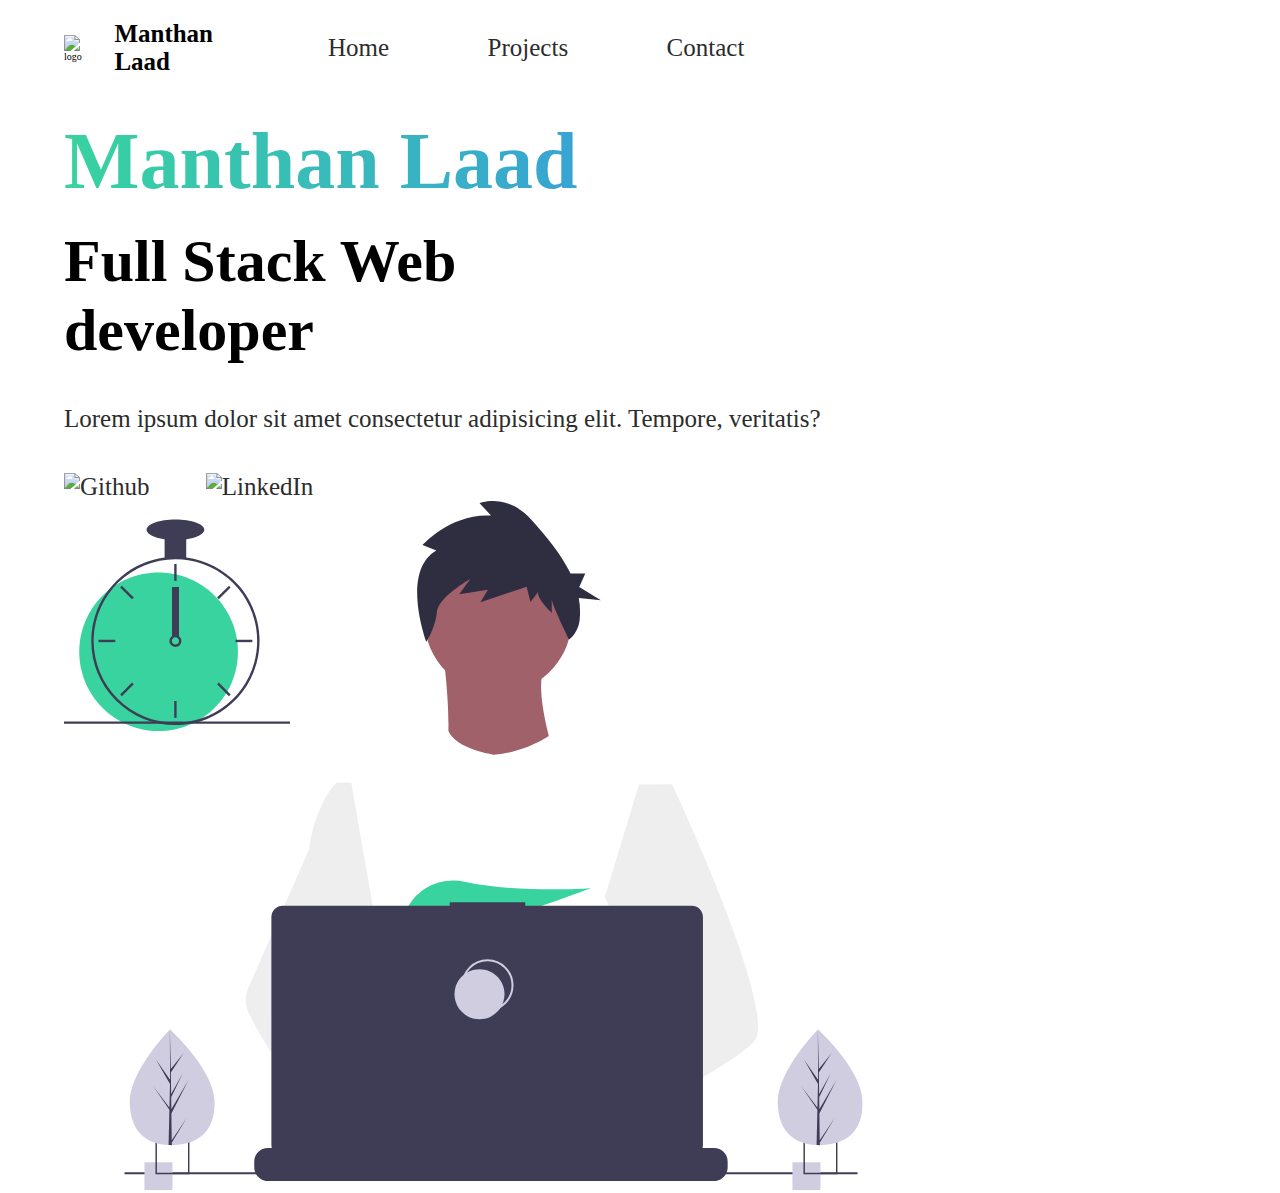
==== index.html @ b847a1c9 "Completed Page 1 And Animations Added" ====
<!DOCTYPE html>
<html lang="en">
  <head>
    <meta charset="UTF-8" />
    <meta name="viewport" content="width=device-width, initial-scale=1.0" />
    <meta
      name="description"
      content="Manthan is a front end developer with specalisation in Html5, CSS"
    />
    <meta name="robots" content="index,follow" />
    <link rel="stylesheet" href="./styles/style.css" />
    <title>Manthan Laad | Portofolio</title>
  </head>
  <body>
    <header class="main-head">
      <nav>
        <div class="logo">
          <img src="icons/code.svg" alt="logo" />
          <h1>Manthan Laad</h1>
        </div>
        <ul>
          <li><a href="" class="active">Home</a></li>
          <li><a href="">Projects</a></li>
          <li><a href="">Contact</a></li>
        </ul>
      </nav>
    </header>
    <section class="intro">
      <div class="intro-text">
        <h2>Manthan Laad</h2>
        <h3>
          Full Stack Web <br />
          developer
        </h3>
        <p>
          Lorem ipsum dolor sit amet consectetur adipisicing elit. Tempore,
          veritatis?
        </p>
        <div class="intro-social">
          <a href="#">
            <img src="./icons/github.svg" alt="Github" />
          </a>
          <a href="#">
            <img src="./icons/linked-in.svg" alt="LinkedIn" />
          </a>
        </div>
      </div>
      <div class="intro-images">
        <svg
          width="799"
          height="690"
          viewBox="0 0 799 690"
          fill="none"
          xmlns="http://www.w3.org/2000/svg"
        >
          <g id="undraw_dev_productivity_umsq (1) 1" clip-path="url(#clip0)">
            <path
              id="Vector"
              d="M516.92 624.636C516.92 624.636 512.16 626.266 504.42 628.576C487.31 633.706 455.65 642.216 428.82 643.916C405.72 645.396 386.2 641.836 382.63 626.766C381.1 620.286 383.27 614.956 388 610.576C402.12 597.486 439 592.796 468.25 591.186C476.51 590.736 484.15 590.526 490.51 590.446C501.31 590.306 508.39 590.526 508.39 590.526L508.56 591.186L516.92 624.636Z"
              fill="#A0616A"
            />
            <path
              id="Vector_2"
              d="M436.99 672.586C418.61 695.346 342.73 647.666 316.19 629.886C310.41 626.016 306.97 623.566 306.97 623.566L331.25 591.186L338.94 580.936C338.94 580.936 345.82 584.586 355.99 590.526C356.36 590.746 356.73 590.966 357.11 591.186C365.88 596.336 376.89 603.066 388 610.576C403.33 620.946 418.83 632.776 428.82 643.916C438.59 654.806 443.08 665.036 436.99 672.586Z"
              fill="#A0616A"
            />
            <g id="me">
              <path
                id="Vector_3"
                d="M434.672 191.952C475.283 191.607 507.926 158.406 507.582 117.795C507.237 77.1832 474.036 44.5403 433.425 44.8847C392.813 45.2291 360.17 78.4303 360.515 119.042C360.859 159.653 394.06 192.296 434.672 191.952Z"
                fill="#A0616A"
              />
              <path
                id="Vector_4"
                d="M379.477 155.65C379.477 155.65 394.216 259.972 373.002 271.875C351.787 283.779 499.929 283.588 499.929 283.588C499.929 283.588 466.124 193.284 480.809 165.449L379.477 155.65Z"
                fill="#A0616A"
              />
              <path
                id="Vector_5"
                d="M608.101 283.199L596.257 339.402L571.214 458.308L570.49 464.815L562.138 540.138L556.582 590.177L552.857 623.79C528.584 636.526 510.988 645.326 510.988 645.326C510.988 645.326 509.404 637.719 506.871 627.99C489.805 633.265 458.218 642.043 431.404 643.97C441.266 654.777 445.842 664.969 439.817 672.57C421.63 695.485 345.349 648.45 318.659 630.896C318.077 635.158 317.879 639.464 318.068 643.762L297.626 628.314L299.331 592.359L302.206 531.522L305.819 455.229C304.448 451.975 303.294 448.634 302.364 445.228C295.956 423.161 288.032 379.057 281.928 342.067C277.016 312.298 273.302 287.138 272.517 281.785C272.411 281.086 272.358 280.726 272.358 280.726L384.363 230.094C392.509 248.556 429.865 253.809 429.865 253.809C460.756 251.417 484.847 234.913 484.847 234.913L608.101 283.199Z"
                fill="white"
              />
              <path
                id="Vector_6"
                d="M372.285 49.3811L358.49 43.9934C358.49 43.9934 386.969 12.1 426.99 14.513L415.635 2.22366C415.635 2.22366 443.04 -9.01799 468.283 19.6674C481.553 34.7467 496.908 52.4737 506.557 72.5077L521.281 72.3829L515.251 85.9663L536.874 99.3152L514.777 97.0719C516.155 104.471 516.421 112.034 515.566 119.511C514.683 126.991 510.928 133.835 505.094 138.598V138.598C505.094 138.598 487.743 103.449 487.696 97.9443L487.813 111.705C487.813 111.705 473.959 99.4371 473.889 91.1807L466.471 100.877L462.593 85.7717L416.475 101.301L423.87 88.8526L395.157 93.2246L406.278 77.9923C406.278 77.9923 373.932 96.1568 372.811 111.304C371.689 126.452 362.299 140.875 362.299 140.875C362.299 140.875 336.213 70.3294 372.285 49.3811Z"
                fill="#2F2E41"
              />
              <path
                id="Vector_7"
                d="M690.215 540.422C682.794 548.605 664.338 560.992 641.951 574.422C633.623 579.413 624.757 584.559 615.71 589.676C594.122 601.889 571.514 614.001 552.857 623.79C528.584 636.526 510.988 645.326 510.988 645.326C510.988 645.326 509.403 637.719 506.871 627.99C503.48 614.968 498.397 598.141 493.184 590.715C493.002 590.456 492.82 590.218 492.638 589.979C491.121 588.022 489.601 586.885 488.112 586.897L562.138 540.138L594.127 519.926L570.489 464.814L540.842 395.683L557.908 339.727L575.062 283.479L608.101 283.199C608.101 283.199 619.243 306.985 633.514 340.166C635.647 345.128 637.851 350.299 640.096 355.64C669.469 425.394 706.176 522.836 690.215 540.422Z"
                fill="#EEEEEE"
              />
              <path
                id="Vector_8"
                d="M358.123 591.2C355.41 591.212 352.702 591.456 350.029 591.928C327.074 596.073 320.47 616.94 318.659 630.896C318.077 635.158 317.879 639.464 318.068 643.761L297.626 628.314L290.178 622.687C272.316 616.628 256.353 605.733 242.483 592.84C230.449 581.456 219.634 568.849 210.213 555.223C200.831 541.793 192.448 527.692 185.134 513.034C183.094 508.943 181.977 504.454 181.864 499.884C181.751 495.314 182.644 490.775 184.48 486.588L209.154 430.327L245.218 348.098C245.471 346.146 245.752 344.237 246.059 342.371C252.995 300.511 272.367 281.786 272.367 281.786L287.286 281.659L297.778 341.932L310.813 416.815L302.364 445.227L282.839 510.845L302.205 531.522L358.123 591.2Z"
                fill="#EEEEEE"
              />
            </g>
            <path
              id="Vector_9"
              d="M372.877 415.806L385.631 430.686C390.37 429.783 395.319 428.721 400.416 427.529L396.752 415.806L405.71 426.256C459.707 412.975 526.637 387.155 526.637 387.155C526.637 387.155 454.379 392.453 400.428 380.666C376.558 375.451 351.998 387.284 342.202 409.668C336.508 422.679 337.403 433.951 357.596 433.951C364.419 433.835 371.223 433.195 377.949 432.037L372.877 415.806Z"
              fill="#38D39F"
            />
            <path
              id="Vector_10"
              d="M663.65 660.386V666.456C663.654 668.122 663.345 669.774 662.74 671.326C662.472 672.018 662.147 672.687 661.77 673.326C660.578 675.326 658.887 676.983 656.862 678.133C654.838 679.283 652.549 679.887 650.22 679.886H203.67C201.342 679.887 199.053 679.283 197.028 678.133C195.003 676.983 193.312 675.326 192.12 673.326C191.743 672.687 191.419 672.018 191.15 671.326C190.546 669.774 190.237 668.122 190.24 666.456V660.386C190.24 658.622 190.587 656.876 191.262 655.246C191.936 653.616 192.926 652.136 194.173 650.888C195.42 649.641 196.901 648.652 198.53 647.977C200.16 647.302 201.906 646.955 203.67 646.956H229.41V644.126C229.41 644.052 229.425 643.979 229.453 643.911C229.481 643.843 229.522 643.782 229.574 643.73C229.626 643.678 229.688 643.636 229.756 643.608C229.824 643.58 229.897 643.566 229.97 643.566H243.4C243.474 643.566 243.547 643.58 243.615 643.608C243.683 643.636 243.745 643.678 243.797 643.73C243.849 643.782 243.89 643.843 243.918 643.911C243.946 643.979 243.96 644.052 243.96 644.126V646.956H252.35V644.126C252.35 644.052 252.365 643.979 252.393 643.911C252.421 643.843 252.462 643.782 252.514 643.73C252.566 643.678 252.628 643.636 252.696 643.608C252.764 643.58 252.837 643.566 252.91 643.566H266.34C266.414 643.566 266.487 643.58 266.555 643.608C266.623 643.636 266.684 643.678 266.736 643.73C266.789 643.782 266.83 643.843 266.858 643.911C266.886 643.979 266.9 644.052 266.9 644.126V646.956H275.3V644.126C275.3 644.052 275.315 643.979 275.343 643.911C275.371 643.843 275.412 643.782 275.464 643.73C275.516 643.678 275.578 643.636 275.646 643.608C275.714 643.58 275.787 643.566 275.86 643.566H289.29C289.364 643.566 289.437 643.58 289.505 643.608C289.573 643.636 289.634 643.678 289.686 643.73C289.739 643.782 289.78 643.843 289.808 643.911C289.836 643.979 289.85 644.052 289.85 644.126V646.956H298.24V644.126C298.24 644.052 298.255 643.979 298.283 643.911C298.311 643.843 298.352 643.782 298.404 643.73C298.456 643.678 298.518 643.636 298.586 643.608C298.654 643.58 298.727 643.566 298.8 643.566H312.23C312.304 643.566 312.377 643.58 312.445 643.608C312.513 643.636 312.574 643.678 312.626 643.73C312.678 643.782 312.72 643.843 312.748 643.911C312.776 643.979 312.79 644.052 312.79 644.126V646.956H321.18V644.126C321.18 644.052 321.194 643.979 321.223 643.911C321.251 643.843 321.292 643.782 321.344 643.73C321.396 643.678 321.458 643.636 321.526 643.608C321.594 643.58 321.667 643.566 321.74 643.566H335.17C335.244 643.566 335.317 643.58 335.385 643.608C335.453 643.636 335.514 643.678 335.566 643.73C335.618 643.782 335.66 643.843 335.688 643.911C335.716 643.979 335.73 644.052 335.73 644.126V646.956H344.13V644.126C344.13 644.052 344.145 643.979 344.173 643.911C344.201 643.843 344.242 643.782 344.294 643.73C344.346 643.678 344.408 643.636 344.476 643.608C344.544 643.58 344.617 643.566 344.69 643.566H358.12C358.194 643.566 358.267 643.58 358.335 643.608C358.403 643.636 358.464 643.678 358.516 643.73C358.569 643.782 358.61 643.843 358.638 643.911C358.666 643.979 358.68 644.052 358.68 644.126V646.956H367.07V644.126C367.07 644.052 367.085 643.979 367.113 643.911C367.141 643.843 367.182 643.782 367.234 643.73C367.286 643.678 367.348 643.636 367.416 643.608C367.484 643.58 367.557 643.566 367.63 643.566H472.83C472.904 643.566 472.977 643.58 473.045 643.608C473.113 643.636 473.174 643.678 473.227 643.73C473.279 643.782 473.32 643.843 473.348 643.911C473.376 643.979 473.39 644.052 473.39 644.126V646.956H481.79V644.126C481.79 644.052 481.804 643.979 481.833 643.911C481.861 643.843 481.902 643.782 481.954 643.73C482.006 643.678 482.068 643.636 482.136 643.608C482.204 643.58 482.277 643.566 482.35 643.566H495.78C495.928 643.567 496.07 643.627 496.175 643.732C496.279 643.836 496.339 643.978 496.34 644.126V646.956H504.73V644.126C504.73 644.052 504.745 643.979 504.773 643.911C504.801 643.843 504.842 643.782 504.894 643.73C504.946 643.678 505.008 643.636 505.076 643.608C505.144 643.58 505.217 643.566 505.29 643.566H518.72C518.794 643.566 518.867 643.58 518.935 643.608C519.003 643.636 519.065 643.678 519.117 643.73C519.169 643.782 519.21 643.843 519.238 643.911C519.266 643.979 519.28 644.052 519.28 644.126V646.956H527.67V644.126C527.67 644.052 527.685 643.979 527.713 643.911C527.741 643.843 527.782 643.782 527.834 643.73C527.886 643.678 527.948 643.636 528.016 643.608C528.084 643.58 528.157 643.566 528.23 643.566H541.66C541.734 643.566 541.807 643.58 541.875 643.608C541.943 643.636 542.005 643.678 542.057 643.73C542.109 643.782 542.15 643.843 542.178 643.911C542.206 643.979 542.22 644.052 542.22 644.126V646.956H550.62V644.126C550.62 644.052 550.635 643.979 550.663 643.911C550.691 643.843 550.732 643.782 550.784 643.73C550.836 643.678 550.898 643.636 550.966 643.608C551.034 643.58 551.107 643.566 551.18 643.566H564.61C564.757 643.568 564.898 643.628 565.001 643.733C565.104 643.837 565.161 643.979 565.16 644.126V646.956H573.56V644.126C573.56 644.052 573.575 643.979 573.603 643.911C573.631 643.843 573.672 643.782 573.724 643.73C573.776 643.678 573.838 643.636 573.906 643.608C573.974 643.58 574.047 643.566 574.12 643.566H587.55C587.624 643.566 587.697 643.58 587.765 643.608C587.833 643.636 587.895 643.678 587.947 643.73C587.999 643.782 588.04 643.843 588.068 643.911C588.096 643.979 588.11 644.052 588.11 644.126V646.956H596.5V644.126C596.5 644.052 596.515 643.979 596.543 643.911C596.571 643.843 596.612 643.782 596.664 643.73C596.716 643.678 596.778 643.636 596.846 643.608C596.914 643.58 596.987 643.566 597.06 643.566H610.49C610.564 643.566 610.637 643.58 610.705 643.608C610.773 643.636 610.835 643.678 610.887 643.73C610.939 643.782 610.98 643.843 611.008 643.911C611.036 643.979 611.05 644.052 611.05 644.126V646.956H650.22C651.984 646.955 653.731 647.302 655.36 647.977C656.99 648.652 658.471 649.641 659.718 650.888C660.965 652.136 661.954 653.616 662.629 655.246C663.304 656.876 663.651 658.622 663.65 660.386Z"
              fill="#3F3D56"
            />
            <path
              id="Vector_11"
              d="M793.5 671.326H60.5V673.326H793.5V671.326Z"
              fill="#3F3D56"
            />
            <path
              id="Vector_12"
              d="M627.694 404.757H461.251V401.326H385.78V404.757H218.651C215.665 404.757 212.801 405.943 210.69 408.054C208.578 410.166 207.392 413.029 207.392 416.015V643.927C207.392 646.913 208.578 649.776 210.69 651.888C212.801 653.999 215.665 655.185 218.651 655.185H627.694C630.68 655.185 633.544 653.999 635.655 651.888C637.767 649.776 638.953 646.913 638.953 643.927V416.015C638.953 414.537 638.662 413.073 638.096 411.707C637.53 410.341 636.701 409.1 635.655 408.054C634.61 407.009 633.369 406.18 632.003 405.614C630.637 405.048 629.173 404.757 627.694 404.757Z"
              fill="#3F3D56"
            />
            <path
              id="Vector_13"
              d="M423.5 509.326C437.307 509.326 448.5 498.133 448.5 484.326C448.5 470.519 437.307 459.326 423.5 459.326C409.693 459.326 398.5 470.519 398.5 484.326C398.5 498.133 409.693 509.326 423.5 509.326Z"
              stroke="#D0CDE1"
              stroke-width="2"
              stroke-miterlimit="10"
            />
            <path
              id="Vector_14"
              d="M415.5 518.326C429.307 518.326 440.5 507.133 440.5 493.326C440.5 479.519 429.307 468.326 415.5 468.326C401.693 468.326 390.5 479.519 390.5 493.326C390.5 507.133 401.693 518.326 415.5 518.326Z"
              fill="#D0CDE1"
            />
            <path
              id="Vector_15"
              d="M108.446 661.223H80.4463V689.223H108.446V661.223Z"
              fill="#D0CDE1"
            />
            <path
              id="Vector_16"
              d="M91.4502 639.223V673.223H125.45V639.223H91.4502ZM123.97 671.743H92.9202V640.703H123.97V671.743Z"
              fill="#3F3D56"
            />
            <path
              id="Vector_17"
              d="M756.446 661.223H728.446V689.223H756.446V661.223Z"
              fill="#D0CDE1"
            />
            <path
              id="Vector_18"
              d="M739.45 639.223V673.223H773.45V639.223H739.45ZM771.97 671.743H740.92V640.703H771.97V671.743Z"
              fill="#3F3D56"
            />
            <path
              id="Vector_19"
              d="M94.5802 230.113C138.399 230.113 173.921 194.592 173.921 150.773C173.921 106.955 138.399 71.4326 94.5802 71.4326C50.7617 71.4326 15.2397 106.955 15.2397 150.773C15.2397 194.592 50.7617 230.113 94.5802 230.113Z"
              fill="#38D39F"
            />
            <path
              id="Vector_20"
              d="M122.229 56.4899C115.045 55.5763 107.774 55.5763 100.59 56.4899C84.586 58.5913 69.5203 65.2398 57.181 75.6465C44.8417 86.0532 35.7467 99.7813 30.9754 115.202C28.8053 122.229 27.5764 129.514 27.3208 136.864C27.2848 137.886 27.2607 138.92 27.2607 139.954C27.283 162.264 36.1559 183.655 51.932 199.431C67.7082 215.207 89.0989 224.08 111.41 224.103C113.201 224.103 114.992 224.042 116.759 223.934C120.907 223.674 125.03 223.103 129.093 222.227C148.495 218.055 165.798 207.161 177.947 191.468C190.095 175.776 196.308 156.295 195.487 136.467C194.665 116.638 186.863 97.738 173.459 83.1039C160.054 68.4698 141.909 59.0435 122.229 56.4899H122.229ZM137.748 217.347H137.736C130.959 219.659 123.905 221.062 116.759 221.518C114.992 221.638 113.201 221.698 111.41 221.698C89.7377 221.672 68.961 213.051 53.6367 197.727C38.3123 182.402 29.6914 161.626 29.6649 139.954C29.6649 138.92 29.689 137.886 29.725 136.864C30.5514 115.744 39.5156 95.7617 54.7411 81.1008C69.9666 66.44 90.273 58.237 111.41 58.2089C130.776 58.21 149.513 65.0865 164.283 77.6131C179.052 90.1398 188.895 107.503 192.057 126.61C195.219 145.716 191.496 165.325 181.55 181.942C171.604 198.559 156.081 211.106 137.748 217.347H137.748Z"
              fill="#3F3D56"
            />
            <path
              id="Vector_21"
              d="M112.612 63.0176H110.208V79.8474H112.612V63.0176Z"
              fill="#3F3D56"
            />
            <path
              id="Vector_22"
              d="M57.8578 84.7018L56.1577 86.4019L68.0582 98.3023L69.7582 96.6022L57.8578 84.7018Z"
              fill="#3F3D56"
            />
            <path
              id="Vector_23"
              d="M34.4736 138.751V141.156H51.3034V138.751H34.4736Z"
              fill="#3F3D56"
            />
            <path
              id="Vector_24"
              d="M56.1578 193.506L57.8579 195.206L69.7584 183.306L68.0583 181.606L56.1578 193.506Z"
              fill="#3F3D56"
            />
            <path
              id="Vector_25"
              d="M153.062 96.6022L154.762 98.3022L166.662 86.4018L164.962 84.7017L153.062 96.6022Z"
              fill="#3F3D56"
            />
            <path
              id="Vector_26"
              d="M171.516 138.751V141.156H188.346V138.751H171.516Z"
              fill="#3F3D56"
            />
            <path
              id="Vector_27"
              d="M154.762 181.605L153.062 183.305L164.962 195.206L166.662 193.506L154.762 181.605Z"
              fill="#3F3D56"
            />
            <path
              id="Vector_28"
              d="M112.612 200.06H110.208V216.89H112.612V200.06Z"
              fill="#3F3D56"
            />
            <path
              id="Vector_29"
              d="M115.016 135.145C113.976 134.365 112.711 133.943 111.41 133.943C110.11 133.943 108.844 134.365 107.804 135.145C107.091 135.686 106.505 136.375 106.085 137.165C105.552 138.181 105.322 139.329 105.421 140.473C105.52 141.616 105.944 142.707 106.644 143.617C107.343 144.527 108.288 145.218 109.368 145.608C110.447 145.997 111.616 146.07 112.735 145.817C113.855 145.564 114.878 144.996 115.685 144.179C116.492 143.363 117.048 142.333 117.288 141.21C117.528 140.088 117.441 138.92 117.039 137.846C116.636 136.771 115.935 135.834 115.017 135.145H115.016ZM111.41 143.56C110.454 143.557 109.539 143.176 108.863 142.501C108.187 141.825 107.807 140.909 107.804 139.954C107.808 139.224 108.03 138.513 108.441 137.91C108.793 137.4 109.271 136.989 109.828 136.718C110.386 136.446 111.004 136.323 111.623 136.361C112.241 136.398 112.84 136.594 113.361 136.931C113.881 137.267 114.307 137.732 114.595 138.281C114.883 138.83 115.025 139.444 115.007 140.063C114.989 140.683 114.811 141.287 114.491 141.818C114.17 142.349 113.719 142.788 113.179 143.093C112.639 143.398 112.03 143.559 111.41 143.56V143.56Z"
              fill="#3F3D56"
            />
            <path
              id="Vector_30"
              d="M122.229 35.3687H100.591V57.007H122.229V35.3687Z"
              fill="#3F3D56"
            />
            <path
              id="Vector_31"
              d="M111.41 38.9748C127.344 38.9748 140.261 34.4 140.261 28.7567C140.261 23.1134 127.344 18.5386 111.41 18.5386C95.4757 18.5386 82.5586 23.1134 82.5586 28.7567C82.5586 34.4 95.4757 38.9748 111.41 38.9748Z"
              fill="#3F3D56"
            />
            <path id="clock-arrow" d="M115 86H108V135H115V86Z" fill="#3F3D56" />
            <path
              id="Vector_32"
              d="M226 220.44H0V222.844H226V220.44Z"
              fill="#3F3D56"
            />
            <g id="plant-left">
              <path
                id="Vector_33"
                d="M150.594 599.754C151.527 631.704 132.858 643.413 109.43 644.097C108.886 644.113 108.344 644.123 107.805 644.126C106.719 644.135 105.643 644.117 104.577 644.072C83.3891 643.193 66.6172 631.945 65.7495 602.232C64.8515 571.482 103.018 531.529 105.882 528.574L105.887 528.571C105.996 528.458 106.052 528.402 106.052 528.402C106.052 528.402 149.661 567.807 150.594 599.754Z"
                fill="#D0CDE1"
              />
              <path
                id="Vector_34"
                d="M107.744 639.255L122.626 617.124L107.774 641.636L107.805 644.126C106.719 644.135 105.643 644.117 104.577 644.072L105.315 612.06L105.295 611.813L105.322 611.766L105.393 608.741L89.0952 585.078L105.374 606.477L105.432 607.116L105.989 582.93L91.9122 558.397L106.029 578.681L105.882 528.574L105.882 528.407L105.887 528.571L106.821 568.062L119.651 552.021L106.863 571.464L107.143 593.098L118.949 571.984L107.187 596.279L107.343 608.308L124.512 578.897L107.395 612.505L107.744 639.255Z"
                fill="#3F3D56"
              />
            </g>
            <g id="plant-right">
              <path
                id="Vector_35"
                d="M798.594 599.754C799.527 631.704 780.858 643.413 757.43 644.097C756.886 644.113 756.344 644.123 755.805 644.126C754.719 644.135 753.643 644.117 752.577 644.072C731.389 643.193 714.617 631.945 713.749 602.232C712.851 571.482 751.018 531.529 753.882 528.574L753.887 528.571C753.996 528.458 754.052 528.402 754.052 528.402C754.052 528.402 797.661 567.807 798.594 599.754Z"
                fill="#D0CDE1"
              />
              <path
                id="Vector_36"
                d="M755.744 639.255L770.626 617.124L755.774 641.636L755.805 644.126C754.719 644.135 753.643 644.117 752.577 644.072L753.315 612.06L753.295 611.813L753.323 611.766L753.393 608.741L737.095 585.078L753.374 606.477L753.432 607.116L753.989 582.93L739.912 558.397L754.029 578.681L753.882 528.574L753.882 528.407L753.887 528.571L754.821 568.062L767.651 552.021L754.864 571.464L755.143 593.098L766.949 571.984L755.187 596.279L755.343 608.308L772.512 578.897L755.395 612.505L755.744 639.255Z"
                fill="#3F3D56"
              />
            </g>
          </g>
          <defs>
            <clipPath id="clip0">
              <rect width="798.627" height="689.223" fill="white" />
            </clipPath>
          </defs>
        </svg>
        <img class="splash" src="./img/splash.svg" alt="" />
      </div>
    </section>
  </body>
</html>
---- styles/style.css ----
* {
  margin: 0;
  padding: 0;
  -webkit-box-sizing: border-box;
          box-sizing: border-box;
}

html {
  font-size: 62.5%;
}

h1 {
  font-size: 2.5rem;
}

h2 {
  font-size: 4rem;
}

h3 {
  font-size: 2.5rem;
}

h4,
h5 {
  font-size: 2rem;
}

li,
button,
label,
input,
a,
p {
  font-size: 2.5rem;
}

ul {
  list-style: none;
}

a {
  color: #2c2c2c;
  text-decoration: none;
}

.main-head {
  width: 95%;
  margin: 0 0 0 auto;
}

nav {
  display: -webkit-box;
  display: -ms-flexbox;
  display: flex;
  -webkit-box-orient: horizontal;
  -webkit-box-direction: normal;
      -ms-flex-direction: row;
          flex-direction: row;
  -webkit-box-pack: justify;
      -ms-flex-pack: justify;
          justify-content: space-between;
  -webkit-box-align: center;
      -ms-flex-align: center;
          align-items: center;
  min-height: 10vh;
  width: 60%;
  -ms-flex-wrap: wrap;
      flex-wrap: wrap;
}

nav .logo {
  display: -webkit-box;
  display: -ms-flexbox;
  display: flex;
  -webkit-box-orient: horizontal;
  -webkit-box-direction: normal;
      -ms-flex-direction: row;
          flex-direction: row;
  -webkit-box-pack: start;
      -ms-flex-pack: start;
          justify-content: flex-start;
  -webkit-box-align: center;
      -ms-flex-align: center;
          align-items: center;
  -webkit-box-flex: 1;
      -ms-flex: 1 1 10rem;
          flex: 1 1 10rem;
}

nav .logo h1 {
  margin: 2rem;
}

nav ul {
  display: -webkit-box;
  display: -ms-flexbox;
  display: flex;
  -webkit-box-orient: horizontal;
  -webkit-box-direction: normal;
      -ms-flex-direction: row;
          flex-direction: row;
  -ms-flex-pack: distribute;
      justify-content: space-around;
  -webkit-box-align: center;
      -ms-flex-align: center;
          align-items: center;
  -webkit-box-flex: 1;
      -ms-flex: 1 1 40rem;
          flex: 1 1 40rem;
}

.intro {
  min-height: 90vh;
  width: 90%;
  margin: auto;
  -ms-flex-wrap: wrap;
      flex-wrap: wrap;
  display: -webkit-box;
  display: -ms-flexbox;
  display: flex;
  -webkit-box-orient: horizontal;
  -webkit-box-direction: normal;
      -ms-flex-direction: row;
          flex-direction: row;
  -webkit-box-pack: justify;
      -ms-flex-pack: justify;
          justify-content: space-between;
  -webkit-box-align: center;
      -ms-flex-align: center;
          align-items: center;
}

.intro h2 {
  font-size: 8rem;
  padding-top: 2rem;
  background: -webkit-gradient(linear, left top, right top, from(#38d39f), to(#38a4d3));
  background: linear-gradient(left, #38d39f, #38a4d3);
  -webkit-background-clip: text;
  -webkit-text-fill-color: transparent;
  display: inline-block;
}

.intro h3 {
  font-size: 6rem;
  padding: 2rem 0;
}

.intro p {
  padding-top: 2rem;
  color: #2c2c2c;
}

.splash {
  position: absolute;
  height: 100%;
  top: 0;
  right: 0;
  z-index: -1;
}

.intro-social {
  margin-top: 4rem;
}

.intro-social a {
  margin-right: 5rem;
}

.active:hover {
  background: #2c2c2c;
  color: white;
  -webkit-transition: all .5s ease;
  transition: all .5s ease;
  padding: 1rem 3rem;
  border-radius: 2rem;
}

.intro-text,
.intro-images {
  -webkit-box-flex: 1;
      -ms-flex: 1 1 40rem;
          flex: 1 1 40rem;
}

#plant-left {
  -webkit-animation: plant 1.5s ease infinite alternate;
          animation: plant 1.5s ease infinite alternate;
}

#plant-right {
  -webkit-animation: plant 1.5s ease infinite alternate .5s;
          animation: plant 1.5s ease infinite alternate .5s;
}

#me {
  -webkit-transform-origin: bottom;
          transform-origin: bottom;
  -webkit-animation: me 1s infinite alternate;
          animation: me 1s infinite alternate;
}

#clock-arrow {
  -webkit-animation: clock 1.5s infinite linear;
          animation: clock 1.5s infinite linear;
  transform-box: fill-box;
  -webkit-transform-origin: bottom;
          transform-origin: bottom;
}

@-webkit-keyframes clock {
  from {
    -webkit-transform: rotateZ(0deg);
            transform: rotateZ(0deg);
  }
  to {
    -webkit-transform: rotateZ(360deg);
            transform: rotateZ(360deg);
  }
}

@keyframes clock {
  from {
    -webkit-transform: rotateZ(0deg);
            transform: rotateZ(0deg);
  }
  to {
    -webkit-transform: rotateZ(360deg);
            transform: rotateZ(360deg);
  }
}

@-webkit-keyframes me {
  from {
    -webkit-transform: rotateZ(-5deg);
            transform: rotateZ(-5deg);
  }
  to {
    -webkit-transform: rotateZ(5deg);
            transform: rotateZ(5deg);
  }
}

@keyframes me {
  from {
    -webkit-transform: rotateZ(-5deg);
            transform: rotateZ(-5deg);
  }
  to {
    -webkit-transform: rotateZ(5deg);
            transform: rotateZ(5deg);
  }
}

@-webkit-keyframes plant {
  from {
    -webkit-transform: translateY(0%);
            transform: translateY(0%);
  }
  to {
    -webkit-transform: translateY(-30%);
            transform: translateY(-30%);
  }
}

@keyframes plant {
  from {
    -webkit-transform: translateY(0%);
            transform: translateY(0%);
  }
  to {
    -webkit-transform: translateY(-30%);
            transform: translateY(-30%);
  }
}
/*# sourceMappingURL=style.css.map */
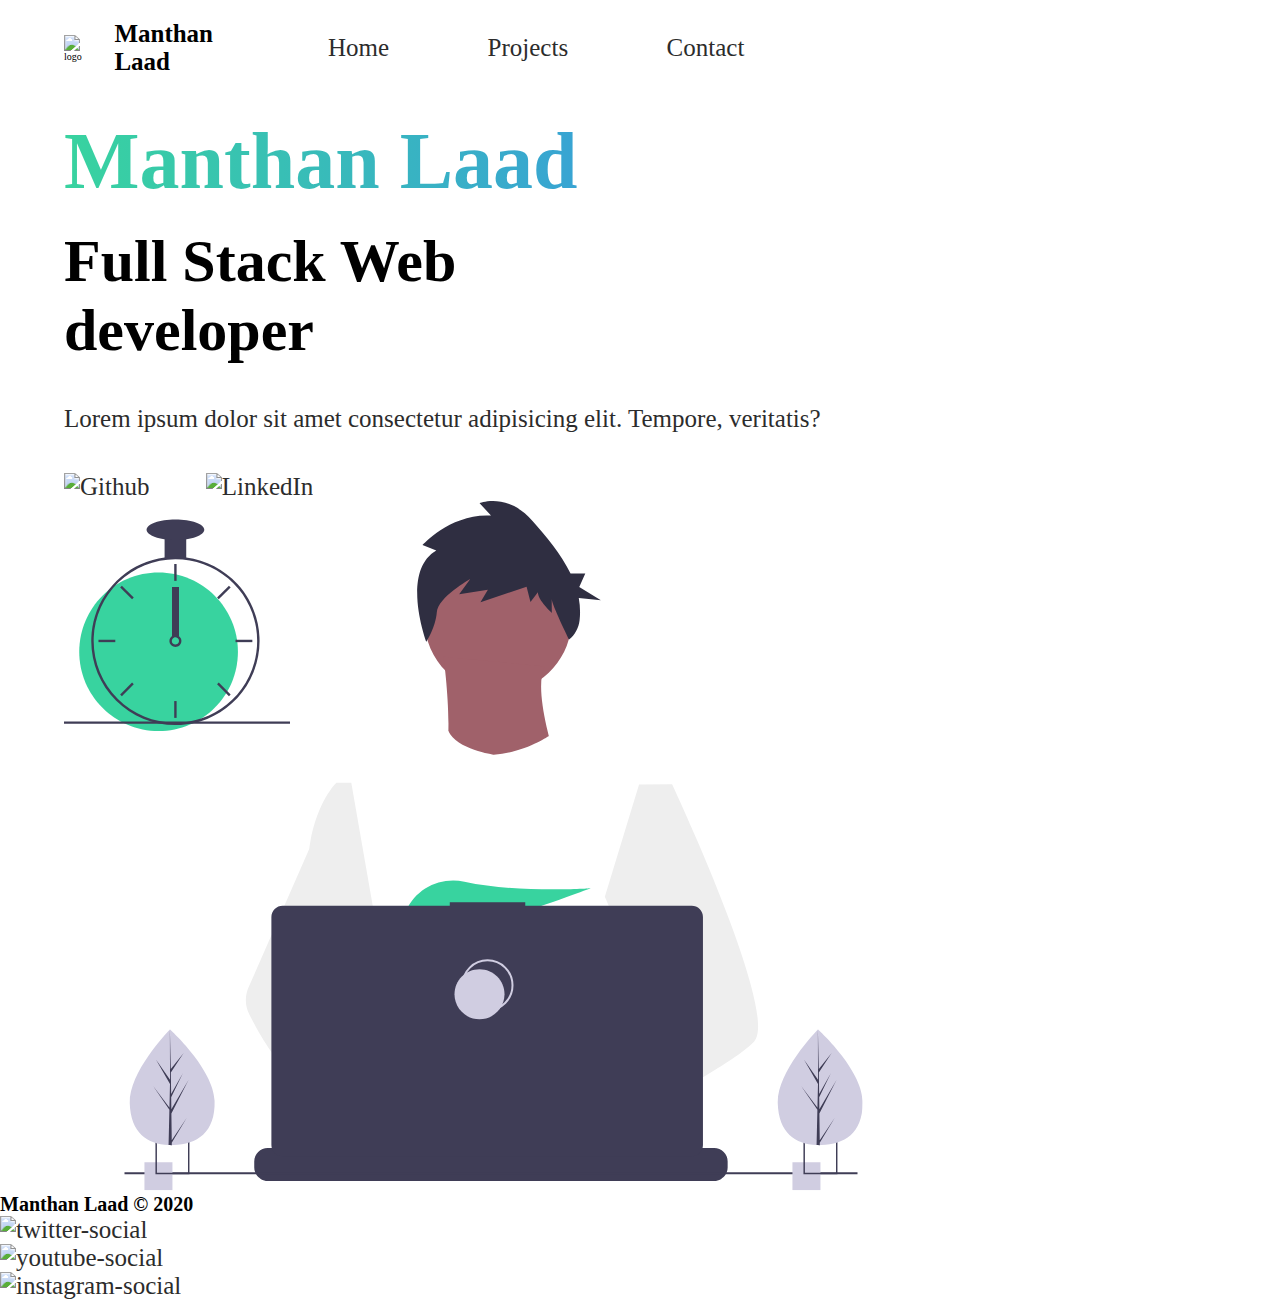
==== commit 1862308a: "Update index.html" ====
--- a/index.html
+++ b/index.html
@@ -8,6 +8,7 @@
       content="Manthan is a front end developer with specalisation in Html5, CSS"
     />
     <meta name="robots" content="index,follow" />
+    <link href="https://fonts.googleapis.com/css2?family=Montserrat:wght@400;500&display=swap" rel="stylesheet">
     <link rel="stylesheet" href="./styles/style.css" />
     <title>Manthan Laad | Portofolio</title>
   </head>
@@ -19,9 +20,9 @@
           <h1>Manthan Laad</h1>
         </div>
         <ul>
-          <li><a href="" class="active">Home</a></li>
-          <li><a href="">Projects</a></li>
-          <li><a href="">Contact</a></li>
+          <li><a href="/" class="active">Home</a></li>
+          <li><a href="./projects/">Projects</a></li>
+          <li><a href="./contact/">Contact</a></li>
         </ul>
       </nav>
     </header>
@@ -253,5 +254,13 @@
         <img class="splash" src="./img/splash.svg" alt="" />
       </div>
     </section>
+    <footer>
+        <h4>Manthan Laad &copy; 2020</h4>
+        <ul>
+            <li><a href="#"><img src="./icons/twitter 1.svg" alt="twitter-social"></a></li>
+            <li><a href="#"><img src="./icons/youtube-symbol 1.svg" alt="youtube-social"></a></li>
+            <li><a href="#"><img src="./icons/instagram 1.svg" alt="instagram-social"></a></li>
+        </ul>
+    </footer>
   </body>
 </html>
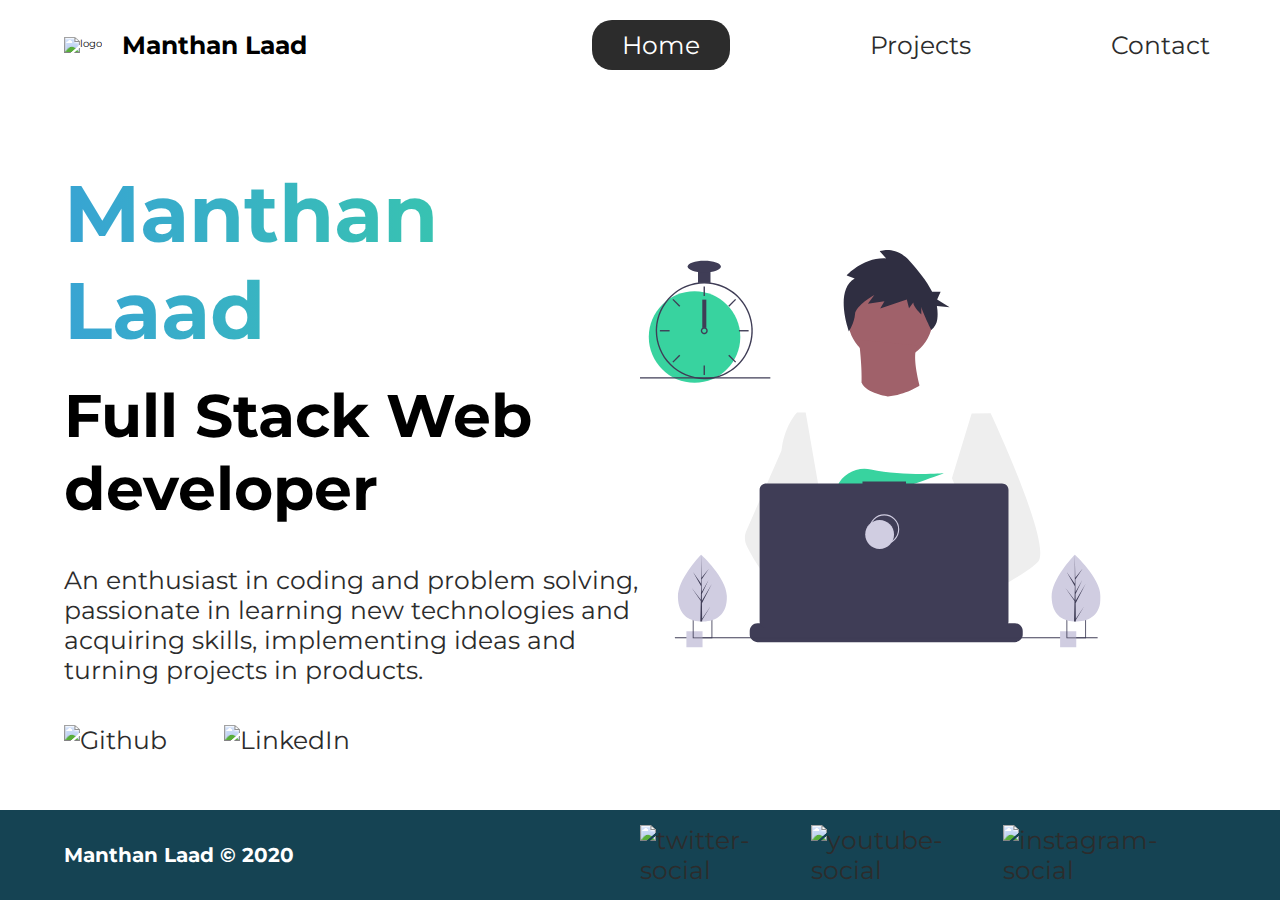
==== commit e3d7c945: "Bio and linked projects and social" ====
--- a/index.html
+++ b/index.html
@@ -8,7 +8,10 @@
       content="Manthan is a front end developer with specalisation in Html5, CSS"
     />
     <meta name="robots" content="index,follow" />
-    <link href="https://fonts.googleapis.com/css2?family=Montserrat:wght@400;500&display=swap" rel="stylesheet">
+    <link
+      href="https://fonts.googleapis.com/css2?family=Montserrat:wght@400;500&display=swap"
+      rel="stylesheet"
+    />
     <link rel="stylesheet" href="./styles/style.css" />
     <title>Manthan Laad | Portofolio</title>
   </head>
@@ -34,11 +37,12 @@
           developer
         </h3>
         <p>
-          Lorem ipsum dolor sit amet consectetur adipisicing elit. Tempore,
-          veritatis?
+          An enthusiast in coding and problem solving, passionate in learning
+          new technologies and acquiring skills, implementing ideas and turning
+          projects in products.
         </p>
         <div class="intro-social">
-          <a href="#">
+          <a target="_blank" href="https://github.com/ManthanLaad">
             <img src="./icons/github.svg" alt="Github" />
           </a>
           <a href="#">
@@ -255,12 +259,24 @@
       </div>
     </section>
     <footer>
-        <h4>Manthan Laad &copy; 2020</h4>
-        <ul>
-            <li><a href="#"><img src="./icons/twitter 1.svg" alt="twitter-social"></a></li>
-            <li><a href="#"><img src="./icons/youtube-symbol 1.svg" alt="youtube-social"></a></li>
-            <li><a href="#"><img src="./icons/instagram 1.svg" alt="instagram-social"></a></li>
-        </ul>
+      <h4>Manthan Laad &copy; 2020</h4>
+      <ul>
+        <li>
+          <a href="#"
+            ><img src="./icons/twitter 1.svg" alt="twitter-social"
+          /></a>
+        </li>
+        <li>
+          <a href="#"
+            ><img src="./icons/youtube-symbol 1.svg" alt="youtube-social"
+          /></a>
+        </li>
+        <li>
+          <a href="#"
+            ><img src="./icons/instagram 1.svg" alt="instagram-social"
+          /></a>
+        </li>
+      </ul>
     </footer>
   </body>
 </html>
--- a/styles/style.css
+++ b/styles/style.css
@@ -7,6 +7,10 @@
 
 html {
   font-size: 62.5%;
+}
+
+body {
+  font-family: "Montserrat",sans-serif;
 }
 
 h1 {
@@ -111,7 +115,7 @@
 }
 
 .intro {
-  min-height: 90vh;
+  min-height: 80vh;
   width: 90%;
   margin: auto;
   -ms-flex-wrap: wrap;
@@ -134,8 +138,9 @@
 .intro h2 {
   font-size: 8rem;
   padding-top: 2rem;
-  background: -webkit-gradient(linear, left top, right top, from(#38d39f), to(#38a4d3));
-  background: linear-gradient(left, #38d39f, #38a4d3);
+  background: -webkit-gradient(linear, right top, left top, from(#38d39f), to(#38a4d3));
+  background: linear-gradient(to left, #38d39f, #38a4d3);
+  background-clip: text;
   -webkit-background-clip: text;
   -webkit-text-fill-color: transparent;
   display: inline-block;
@@ -167,11 +172,9 @@
   margin-right: 5rem;
 }
 
-.active:hover {
+.active {
   background: #2c2c2c;
   color: white;
-  -webkit-transition: all .5s ease;
-  transition: all .5s ease;
   padding: 1rem 3rem;
   border-radius: 2rem;
 }
@@ -189,8 +192,8 @@
 }
 
 #plant-right {
-  -webkit-animation: plant 1.5s ease infinite alternate .5s;
-          animation: plant 1.5s ease infinite alternate .5s;
+  -webkit-animation: plant 1.5s ease infinite alternate 0.5s;
+          animation: plant 1.5s ease infinite alternate 0.5s;
 }
 
 #me {
@@ -273,4 +276,245 @@
             transform: translateY(-30%);
   }
 }
+
+.projects {
+  width: 90%;
+  margin: auto;
+  min-height: 80vh;
+  display: -webkit-box;
+  display: -ms-flexbox;
+  display: flex;
+  -webkit-box-orient: horizontal;
+  -webkit-box-direction: normal;
+      -ms-flex-direction: row;
+          flex-direction: row;
+  -webkit-box-pack: justify;
+      -ms-flex-pack: justify;
+          justify-content: space-between;
+  -webkit-box-align: center;
+      -ms-flex-align: center;
+          align-items: center;
+  text-align: center;
+  -ms-flex-wrap: wrap;
+      flex-wrap: wrap;
+}
+
+.projects h2 {
+  margin: 5rem;
+}
+
+.travelly,
+.elena-joy {
+  -webkit-box-flex: 1;
+      -ms-flex: 1 1 40rem;
+          flex: 1 1 40rem;
+}
+
+.form-wrapper {
+  min-height: 80vh;
+  display: -webkit-box;
+  display: -ms-flexbox;
+  display: flex;
+  -webkit-box-orient: horizontal;
+  -webkit-box-direction: normal;
+      -ms-flex-direction: row;
+          flex-direction: row;
+  -webkit-box-pack: center;
+      -ms-flex-pack: center;
+          justify-content: center;
+  -webkit-box-align: center;
+      -ms-flex-align: center;
+          align-items: center;
+  margin-top: 3rem;
+}
+
+.form-wrapper form {
+  padding: 3rem 10rem;
+  -webkit-box-shadow: 0px 10px 10px rgba(0, 0, 0, 0.2), 0px 20px 40px rgba(0, 0, 0, 0.2);
+          box-shadow: 0px 10px 10px rgba(0, 0, 0, 0.2), 0px 20px 40px rgba(0, 0, 0, 0.2);
+  display: -webkit-box;
+  display: -ms-flexbox;
+  display: flex;
+  -webkit-box-orient: vertical;
+  -webkit-box-direction: normal;
+      -ms-flex-direction: column;
+          flex-direction: column;
+  -webkit-box-pack: center;
+      -ms-flex-pack: center;
+          justify-content: center;
+  -webkit-box-align: center;
+      -ms-flex-align: center;
+          align-items: center;
+  border-radius: 2rem;
+}
+
+.form-wrapper form input,
+.form-wrapper form textarea {
+  margin: 2rem;
+}
+
+.form-wrapper form input:focus,
+.form-wrapper form textarea:focus {
+  outline: 2px solid black;
+}
+
+.form-wrapper form textarea {
+  font-family: "Montserrat", sans-serif;
+  font-size: 2rem;
+}
+
+.form-wrapper form button {
+  width: 100%;
+  padding: 2rem;
+  background: #154353;
+  color: white;
+}
+
+.form-wrapper form button:focus {
+  background: #537d91;
+}
+
+footer {
+  background: #154353;
+  color: white;
+  min-height: 10vh;
+  padding: 0% 5%;
+  display: -webkit-box;
+  display: -ms-flexbox;
+  display: flex;
+  -webkit-box-orient: horizontal;
+  -webkit-box-direction: normal;
+      -ms-flex-direction: row;
+          flex-direction: row;
+  -webkit-box-pack: start;
+      -ms-flex-pack: start;
+          justify-content: flex-start;
+  -webkit-box-align: center;
+      -ms-flex-align: center;
+          align-items: center;
+}
+
+footer ul {
+  -webkit-box-flex: 1;
+      -ms-flex: 1 1 40rem;
+          flex: 1 1 40rem;
+  display: -webkit-box;
+  display: -ms-flexbox;
+  display: flex;
+  -webkit-box-orient: horizontal;
+  -webkit-box-direction: normal;
+      -ms-flex-direction: row;
+          flex-direction: row;
+  -ms-flex-pack: distribute;
+      justify-content: space-around;
+  -webkit-box-align: center;
+      -ms-flex-align: center;
+          align-items: center;
+}
+
+footer h4 {
+  -webkit-box-flex: 1;
+      -ms-flex: 1 1 40rem;
+          flex: 1 1 40rem;
+}
+
+@media screen and (max-width: 1950px) {
+  html {
+    margin: 0;
+    padding: 0;
+    font: size 53%;
+  }
+  .splash {
+    display: none;
+  }
+  svg {
+    width: 80%;
+  }
+  nav {
+    width: 100%;
+  }
+}
+
+@media screen and (max-width: 889px) {
+  html {
+    font-size: 45%;
+  }
+  svg {
+    height: 60%;
+  }
+  .main-head {
+    width: 100%;
+  }
+  nav .logo {
+    display: -webkit-box;
+    display: -ms-flexbox;
+    display: flex;
+    -webkit-box-orient: vertical;
+    -webkit-box-direction: normal;
+        -ms-flex-direction: column;
+            flex-direction: column;
+    -webkit-box-pack: center;
+        -ms-flex-pack: center;
+            justify-content: center;
+    -webkit-box-align: center;
+        -ms-flex-align: center;
+            align-items: center;
+    -webkit-box-flex: 1;
+        -ms-flex: 1 1 25rem;
+            flex: 1 1 25rem;
+    margin-top: 2rem;
+  }
+  nav ul {
+    -webkit-box-flex: 1;
+        -ms-flex: 1 1 60rem;
+            flex: 1 1 60rem;
+    margin: 2rem 0rem;
+  }
+  .intro-text {
+    margin-top: 5rem;
+    text-align: center;
+  }
+  .intro-social {
+    display: -webkit-box;
+    display: -ms-flexbox;
+    display: flex;
+    -webkit-box-orient: horizontal;
+    -webkit-box-direction: normal;
+        -ms-flex-direction: row;
+            flex-direction: row;
+    -webkit-box-pack: center;
+        -ms-flex-pack: center;
+            justify-content: center;
+    -webkit-box-align: center;
+        -ms-flex-align: center;
+            align-items: center;
+  }
+  .intro-social a {
+    margin: 2rem;
+  }
+  .intro-images {
+    text-align: center;
+  }
+  .elena-joy,
+  .travelly {
+    -webkit-box-flex: 1;
+        -ms-flex: 1 1 60rem;
+            flex: 1 1 60rem;
+  }
+  .elena-joy img,
+  .travelly img {
+    width: 100%;
+    height: 100%;
+  }
+  .last {
+    padding-bottom: 5vh;
+  }
+}
+
+@media screen and (max-width: 611px) {
+  form {
+    padding: 0;
+    width: 100%;
+  }
+}
 /*# sourceMappingURL=style.css.map */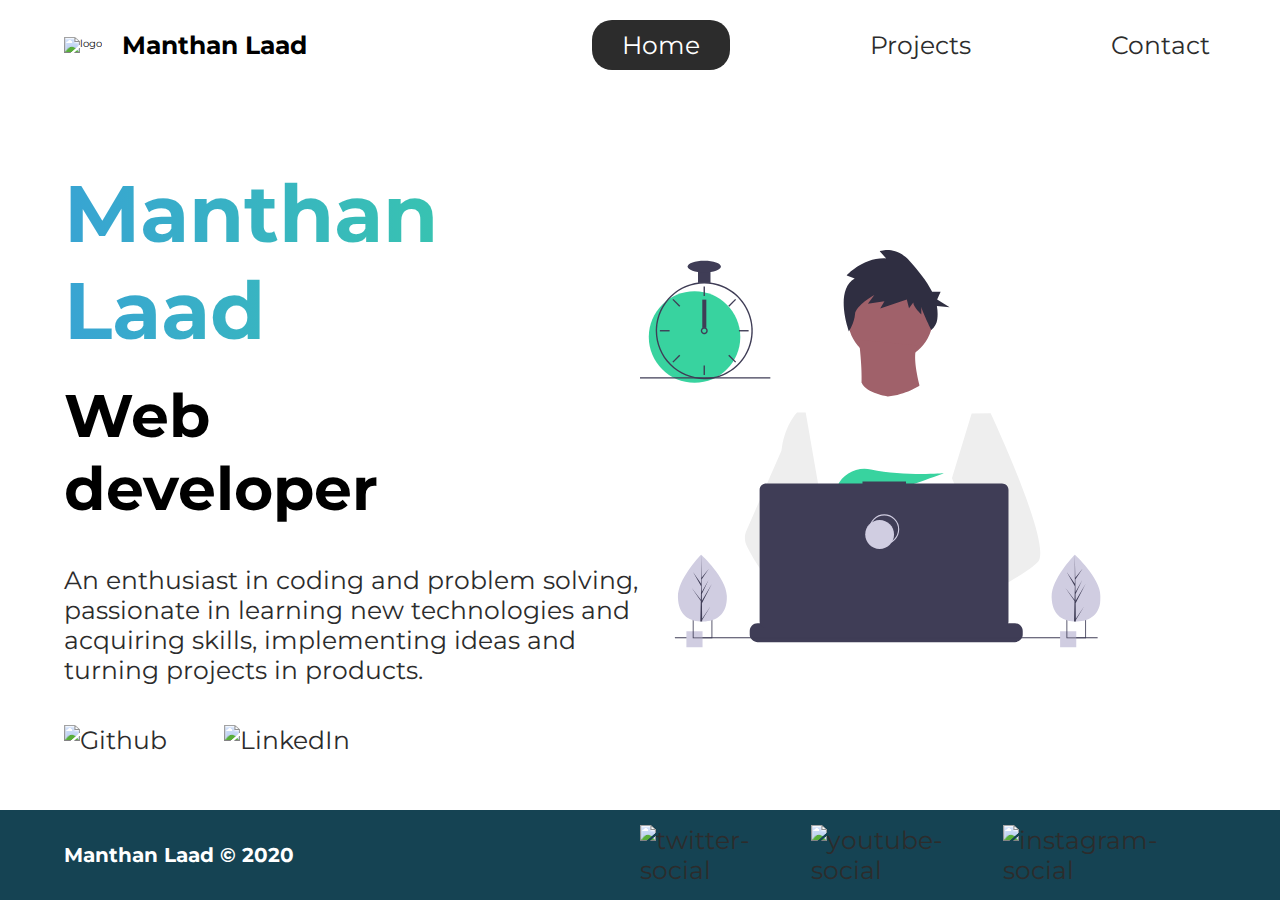
==== commit f4215b8a: "Final Commit" ====
--- a/index.html
+++ b/index.html
@@ -33,7 +33,7 @@
       <div class="intro-text">
         <h2>Manthan Laad</h2>
         <h3>
-          Full Stack Web <br />
+          Web <br />
           developer
         </h3>
         <p>
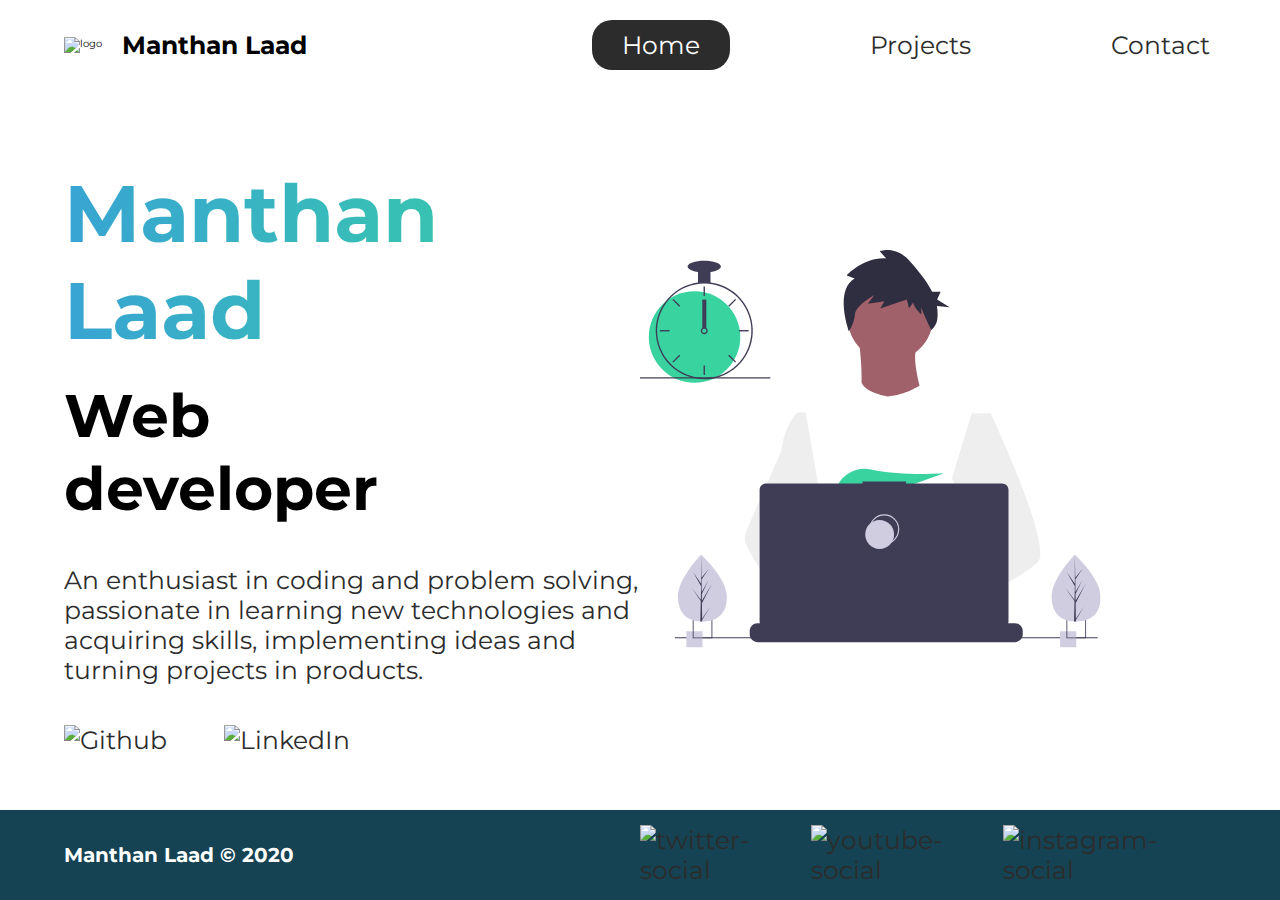
==== commit 6f62ecbc: "Added LinkedIn Link" ====
--- a/index.html
+++ b/index.html
@@ -45,7 +45,7 @@
           <a target="_blank" href="https://github.com/ManthanLaad">
             <img src="./icons/github.svg" alt="Github" />
           </a>
-          <a href="#">
+          <a target="_blank "href="https://www.linkedin.com/in/manthan-laad-227783202">
             <img src="./icons/linked-in.svg" alt="LinkedIn" />
           </a>
         </div>
@@ -262,7 +262,7 @@
       <h4>Manthan Laad &copy; 2020</h4>
       <ul>
         <li>
-          <a href="#"
+          <a href="https://twitter.com/ManthanLaad" target="_blank"
             ><img src="./icons/twitter 1.svg" alt="twitter-social"
           /></a>
         </li>
--- a/styles/style.css
+++ b/styles/style.css
@@ -10,7 +10,7 @@
 }
 
 body {
-  font-family: "Montserrat",sans-serif;
+  font-family: "Montserrat", sans-serif;
 }
 
 h1 {
@@ -46,6 +46,11 @@
 a {
   color: #2c2c2c;
   text-decoration: none;
+}
+
+footer ul li a img {
+  min-height: 4rem;
+  min-width: 4rem;
 }
 
 .main-head {
@@ -300,14 +305,16 @@
 }
 
 .projects h2 {
-  margin: 5rem;
+  margin-top: 4rem;
 }
 
 .travelly,
-.elena-joy {
+.elena-joy,
+.todo-list {
   -webkit-box-flex: 1;
       -ms-flex: 1 1 40rem;
           flex: 1 1 40rem;
+  margin-bottom: 5vh;
 }
 
 .form-wrapper {
@@ -395,6 +402,7 @@
 }
 
 footer ul {
+  font-size: 30rem;
   -webkit-box-flex: 1;
       -ms-flex: 1 1 40rem;
           flex: 1 1 40rem;
@@ -496,18 +504,17 @@
     text-align: center;
   }
   .elena-joy,
-  .travelly {
+  .travelly,
+  .todo-list {
     -webkit-box-flex: 1;
         -ms-flex: 1 1 60rem;
             flex: 1 1 60rem;
   }
   .elena-joy img,
-  .travelly img {
+  .travelly img,
+  .todo-list img {
     width: 100%;
     height: 100%;
-  }
-  .last {
-    padding-bottom: 5vh;
   }
 }
 
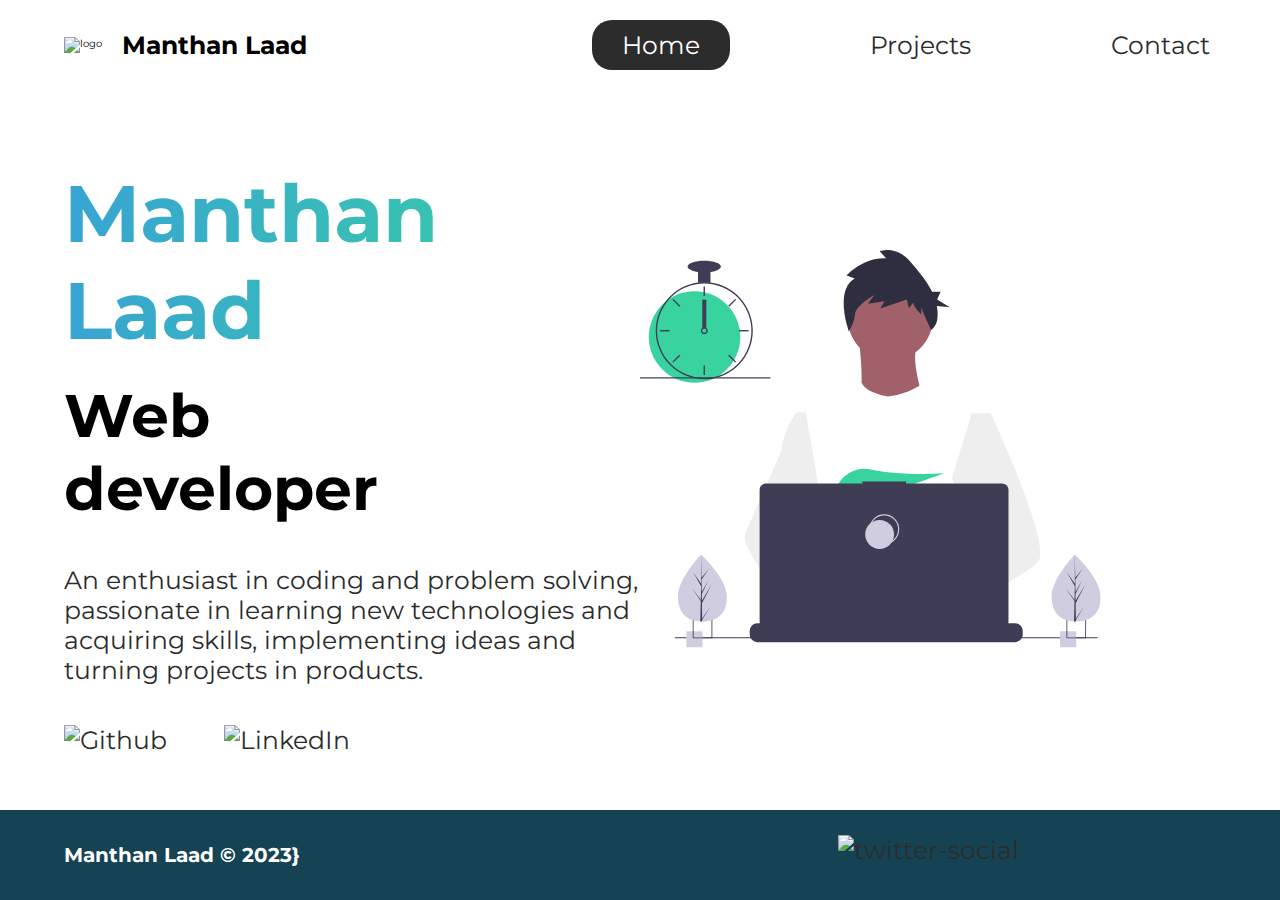
==== commit 74e49c0c: "Update Year and Removed unused links" ====
--- a/index.html
+++ b/index.html
@@ -259,14 +259,14 @@
       </div>
     </section>
     <footer>
-      <h4>Manthan Laad &copy; 2020</h4>
+      <h4>Manthan Laad &copy; 2023}</h4>
       <ul>
         <li>
           <a href="https://twitter.com/ManthanLaad" target="_blank"
             ><img src="./icons/twitter 1.svg" alt="twitter-social"
           /></a>
         </li>
-        <li>
+<!--         <li>
           <a href="#"
             ><img src="./icons/youtube-symbol 1.svg" alt="youtube-social"
           /></a>
@@ -275,7 +275,7 @@
           <a href="#"
             ><img src="./icons/instagram 1.svg" alt="instagram-social"
           /></a>
-        </li>
+        </li> -->
       </ul>
     </footer>
   </body>
